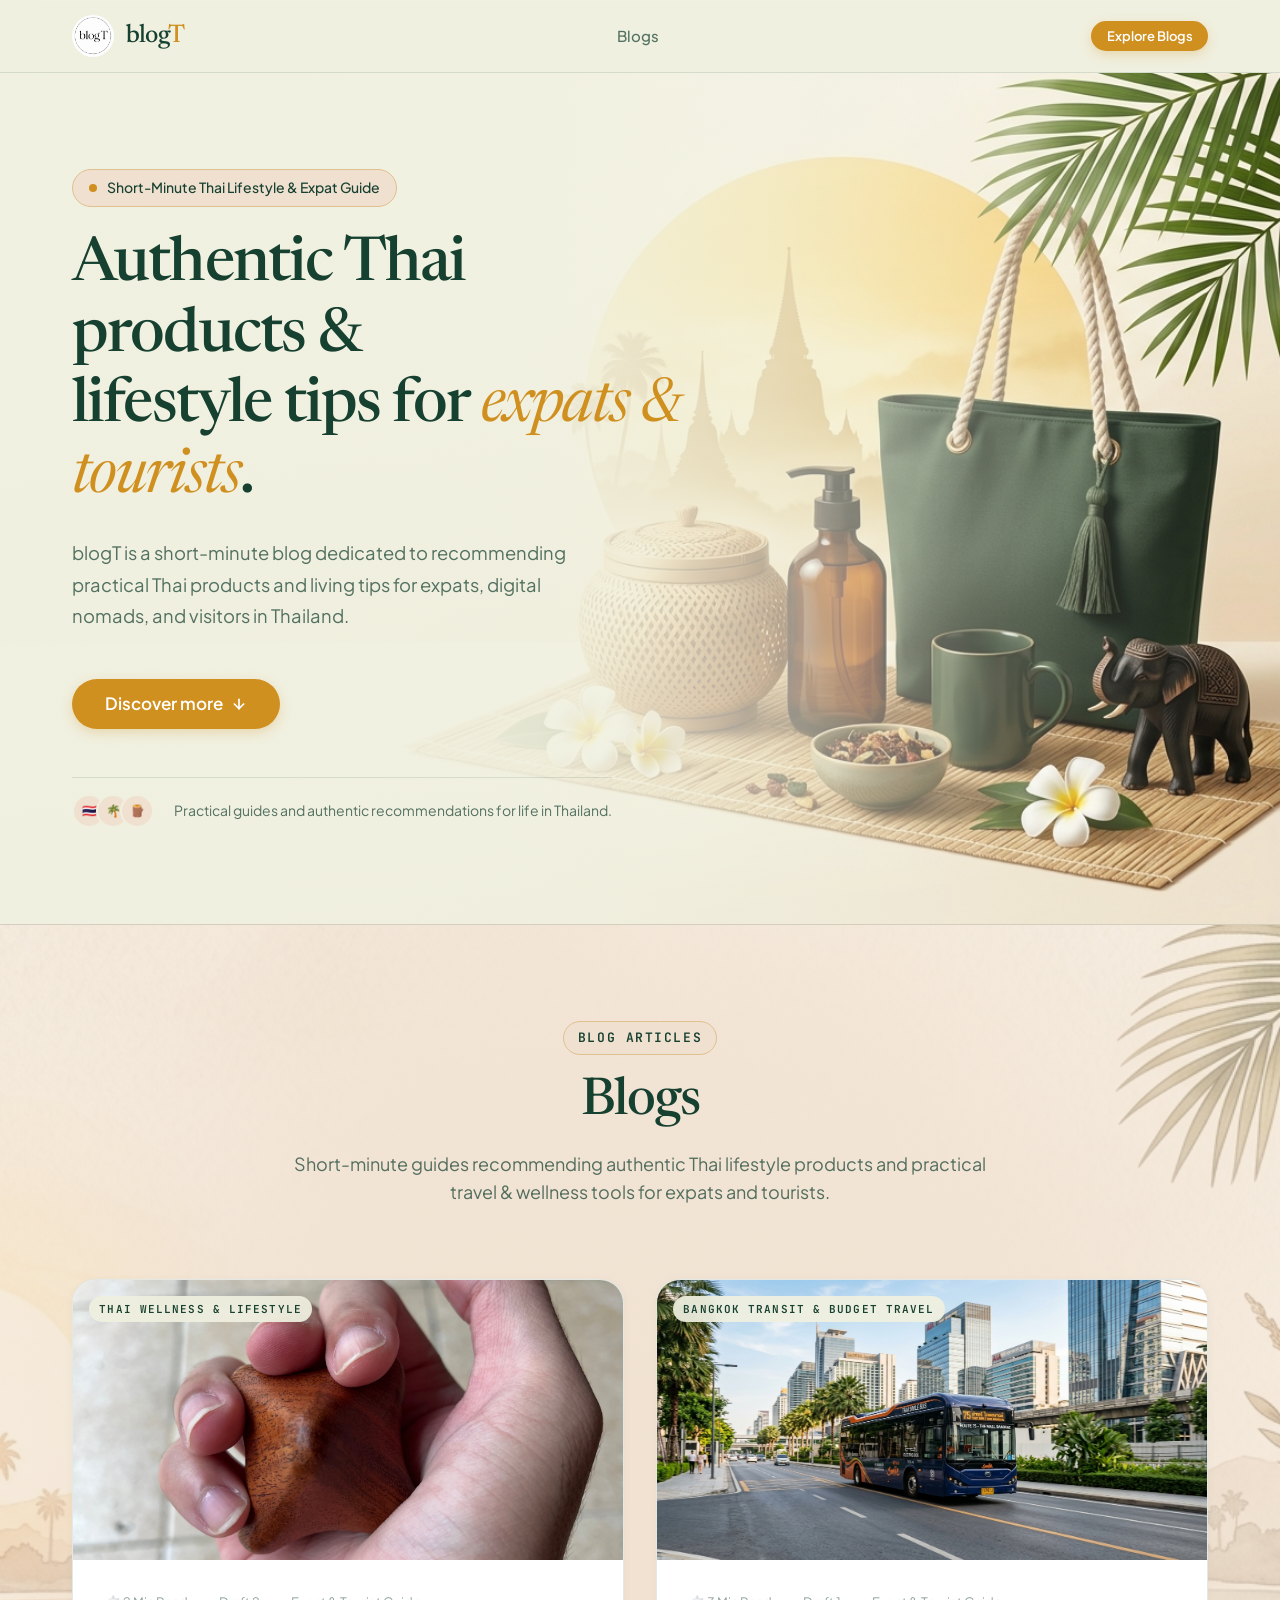
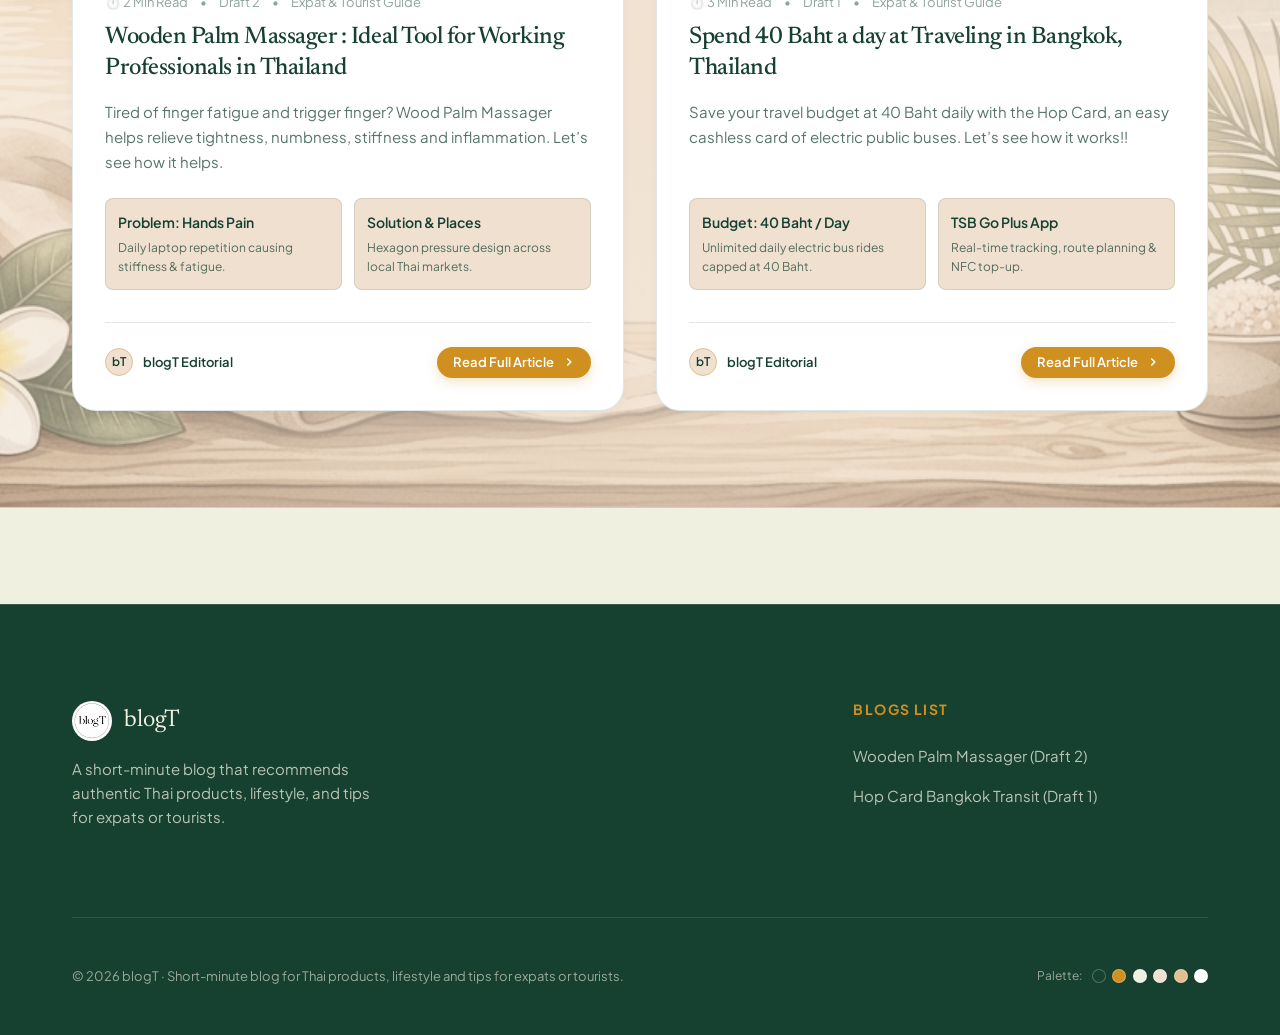
==== index.html @ a98628d6 "Add files via upload" ====
<!DOCTYPE html>
<html lang="en">
<head>
  <meta charset="UTF-8">
  <meta name="viewport" content="width=device-width, initial-scale=1.0">
  <title>blogT — Short-Minute Reads on Thai Products, Lifestyle & Expat Tips</title>
  <meta name="description" content="blogT is a minimal, short-minute blog recommending authentic Thai products, lifestyle, and tips for expats and tourists in Thailand.">
  
  <!-- Favicon & Icons -->
  <link rel="icon" type="image/png" href="assets/blogt-logo.png">
  <link rel="apple-touch-icon" href="assets/blogt-logo.png">

  <!-- Google Fonts -->
  <link rel="preconnect" href="https://fonts.googleapis.com">
  <link rel="preconnect" href="https://fonts.gstatic.com" crossorigin>
  <link href="https://fonts.googleapis.com/css2?family=JetBrains+Mono:wght@400;500;600&family=Newsreader:ital,opsz,wght@0,6..72,400..700;1,6..72,400..600&family=Plus+Jakarta+Sans:wght@400;500;600;700&display=swap" rel="stylesheet">

  <!-- Stylesheets -->
  <link rel="stylesheet" href="css/tokens.css">
  <link rel="stylesheet" href="css/base.css">
  <link rel="stylesheet" href="css/components.css">
  <link rel="stylesheet" href="css/responsive.css">
</head>
<body>

  <!-- Site Navigation Header -->
  <header class="site-header" id="site-header">
    <div class="container nav-container">
      <a href="index.html" class="brand-link" aria-label="blogT Home">
        <img src="assets/blogt-logo.png" alt="blogT Logo" class="brand-logo-img" width="42" height="42">
        <span class="brand-text">blog<span class="brand-dot">T</span></span>
      </a>

      <!-- Desktop Nav -->
      <nav class="nav-menu" id="nav-menu" aria-label="Main Navigation">
        <a href="#blogs" class="nav-link">Blogs</a>
      </nav>

      <!-- Header Actions -->
      <div class="nav-actions">
        <a href="#blogs" class="btn btn-primary btn-sm">Explore Blogs</a>
        
        <button class="mobile-menu-btn" id="mobile-menu-btn" aria-label="Toggle navigation" aria-expanded="false">
          <svg width="24" height="24" viewBox="0 0 24 24" fill="none" stroke="currentColor" stroke-width="2" stroke-linecap="round" stroke-linejoin="round">
            <line x1="3" y1="12" x2="21" y2="12"></line>
            <line x1="3" y1="6" x2="21" y2="6"></line>
            <line x1="3" y1="18" x2="21" y2="18"></line>
          </svg>
        </button>
      </div>
    </div>
  </header>

  <main>
    <!-- Hero Section -->
    <section class="section hero-section" id="hero">
      <div class="container">
        <div class="hero-content">
          <div class="hero-badge">
            <span class="badge-dot"></span>
            <span>Short-Minute Thai Lifestyle &amp; Expat Guide</span>
          </div>

          <h1 class="hero-title">
            Authentic Thai products &amp;<br>
            lifestyle tips for <em>expats &amp; tourists</em>.
          </h1>

          <p class="hero-description">
            blogT is a short-minute blog dedicated to recommending practical Thai products and living tips for expats, digital nomads, and visitors in Thailand.
          </p>

          <div class="hero-cta-group">
            <a href="#blogs" class="btn btn-primary btn-lg">
              <span>Discover more</span>
              <svg width="16" height="16" viewBox="0 0 24 24" fill="none" stroke="currentColor" stroke-width="2.5" stroke-linecap="round" stroke-linejoin="round">
                <line x1="12" y1="5" x2="12" y2="19"></line>
                <polyline points="19 12 12 19 5 12"></polyline>
              </svg>
            </a>
          </div>

          <div class="hero-social-proof">
            <div class="avatar-stack">
              <span class="avatar-stack-item">🇹🇭</span>
              <span class="avatar-stack-item">🌴</span>
              <span class="avatar-stack-item">🪵</span>
            </div>
            <div class="hero-proof-text">
              Practical guides and authentic recommendations for life in Thailand.
            </div>
          </div>
        </div>
      </div>
    </section>

    <!-- Blogs Section with Thai Spa & Wellness Background -->
    <section class="section blogs-section" id="blogs">
      <div class="container">
        <div class="section-header">
          <span class="section-tag">Blog Articles</span>
          <h2 class="section-title">Blogs</h2>
          <p class="section-desc">
            Short-minute guides recommending authentic Thai lifestyle products and practical travel &amp; wellness tools for expats and tourists.
          </p>
        </div>

        <!-- Blogs Grid (Side-by-Side 2-Column Layout) -->
        <div class="blogs-cards-grid">
          
          <!-- Blog Post 1: Wooden Palm Massager (Draft 2) -->
          <a href="wooden-palm-massager.html">
            <article class="story-card" style="cursor: pointer;">
              <div class="story-image-wrap" style="aspect-ratio: 16 / 9; max-height: 280px;">
                <img src="assets/images/wooden-massager-hand.jpg" alt="Holding hexagon wooden palm massager in hand" class="story-img">
                <span class="story-category-tag">Thai Wellness &amp; Lifestyle</span>
              </div>
              <div class="story-content" style="padding: var(--space-xl);">
                <div class="story-meta-top">
                  <span>⏱️ 2 Min Read</span>
                  <span>•</span>
                  <span>Draft 2</span>
                  <span>•</span>
                  <span>Expat &amp; Tourist Guide</span>
                </div>
                <h3 class="story-title" style="font-size: 1.5rem; margin-bottom: var(--space-md);">
                  Wooden Palm Massager : Ideal Tool for Working Professionals in Thailand
                </h3>
                <p class="story-excerpt" style="font-size: 0.9375rem; line-height: 1.65; margin-bottom: var(--space-lg);">
                  Tired of finger fatigue and trigger finger? Wood Palm Massager helps relieve tightness, numbness, stiffness and inflammation. Let’s see how it helps.
                </p>
                
                <div style="display: grid; grid-template-columns: 1fr 1fr; gap: 0.75rem; margin-bottom: var(--space-xl);">
                  <div style="background-color: var(--color-ivory); padding: 0.75rem; border-radius: var(--radius-md); border: 1px solid var(--border-subtle);">
                    <div style="font-weight: 600; color: var(--color-forest); font-size: 0.875rem; margin-bottom: 0.2rem;">Problem: Hands Pain</div>
                    <div style="font-size: 0.75rem; color: var(--text-muted);">Daily laptop repetition causing stiffness &amp; fatigue.</div>
                  </div>
                  <div style="background-color: var(--color-ivory); padding: 0.75rem; border-radius: var(--radius-md); border: 1px solid var(--border-subtle);">
                    <div style="font-weight: 600; color: var(--color-forest); font-size: 0.875rem; margin-bottom: 0.2rem;">Solution &amp; Places</div>
                    <div style="font-size: 0.75rem; color: var(--text-muted);">Hexagon pressure design across local Thai markets.</div>
                  </div>
                </div>

                <div class="story-footer">
                  <div class="story-author">
                    <div class="author-avatar">bT</div>
                    <span class="author-name">blogT Editorial</span>
                  </div>
                  <span class="btn btn-primary btn-sm">
                    Read Full Article
                    <svg width="14" height="14" viewBox="0 0 24 24" fill="none" stroke="currentColor" stroke-width="2.5"><polyline points="9 18 15 12 9 6"/></svg>
                  </span>
                </div>
              </div>
            </article>
          </a>

          <!-- Blog Post 2: Hop Card Bangkok (Draft 1) -->
          <a href="hop-card-bangkok.html">
            <article class="story-card" style="cursor: pointer;">
              <div class="story-image-wrap" style="aspect-ratio: 16 / 9; max-height: 280px;">
                <img src="assets/images/hop-bus-bangkok.jpg" alt="Thai Smile Electric Navy Blue Bus in Bangkok" class="story-img">
                <span class="story-category-tag">Bangkok Transit &amp; Budget Travel</span>
              </div>
              <div class="story-content" style="padding: var(--space-xl);">
                <div class="story-meta-top">
                  <span>⏱️ 3 Min Read</span>
                  <span>•</span>
                  <span>Draft 1</span>
                  <span>•</span>
                  <span>Expat &amp; Tourist Guide</span>
                </div>
                <h3 class="story-title" style="font-size: 1.5rem; margin-bottom: var(--space-md);">
                  Spend 40 Baht a day at Traveling in Bangkok, Thailand
                </h3>
                <p class="story-excerpt" style="font-size: 0.9375rem; line-height: 1.65; margin-bottom: var(--space-lg);">
                  Save your travel budget at 40 Baht daily with the Hop Card, an easy cashless card of electric public buses. Let’s see how it works!!
                </p>
                
                <div style="display: grid; grid-template-columns: 1fr 1fr; gap: 0.75rem; margin-bottom: var(--space-xl);">
                  <div style="background-color: var(--color-ivory); padding: 0.75rem; border-radius: var(--radius-md); border: 1px solid var(--border-subtle);">
                    <div style="font-weight: 600; color: var(--color-forest); font-size: 0.875rem; margin-bottom: 0.2rem;">Budget: 40 Baht / Day</div>
                    <div style="font-size: 0.75rem; color: var(--text-muted);">Unlimited daily electric bus rides capped at 40 Baht.</div>
                  </div>
                  <div style="background-color: var(--color-ivory); padding: 0.75rem; border-radius: var(--radius-md); border: 1px solid var(--border-subtle);">
                    <div style="font-weight: 600; color: var(--color-forest); font-size: 0.875rem; margin-bottom: 0.2rem;">TSB Go Plus App</div>
                    <div style="font-size: 0.75rem; color: var(--text-muted);">Real-time tracking, route planning &amp; NFC top-up.</div>
                  </div>
                </div>

                <div class="story-footer">
                  <div class="story-author">
                    <div class="author-avatar">bT</div>
                    <span class="author-name">blogT Editorial</span>
                  </div>
                  <span class="btn btn-primary btn-sm">
                    Read Full Article
                    <svg width="14" height="14" viewBox="0 0 24 24" fill="none" stroke="currentColor" stroke-width="2.5"><polyline points="9 18 15 12 9 6"/></svg>
                  </span>
                </div>
              </div>
            </article>
          </a>

        </div>
      </div>
    </section>
  </main>

  <!-- Site Footer -->
  <footer class="site-footer">
    <div class="container">
      <div class="footer-top-grid" style="grid-template-columns: 2fr 1fr;">
        <div class="footer-brand">
          <div class="footer-logo-row">
            <img src="assets/blogt-logo.png" alt="blogT Logo" class="footer-logo-img">
            <span class="footer-brand-title">blogT</span>
          </div>
          <p class="footer-brand-desc">
            A short-minute blog that recommends authentic Thai products, lifestyle, and tips for expats or tourists.
          </p>
        </div>

        <div>
          <h4 class="footer-col-title">Blogs List</h4>
          <ul class="footer-links-list">
            <li><a href="wooden-palm-massager.html" class="footer-link">Wooden Palm Massager (Draft 2)</a></li>
            <li><a href="hop-card-bangkok.html" class="footer-link">Hop Card Bangkok Transit (Draft 1)</a></li>
          </ul>
        </div>
      </div>

      <div class="footer-bottom">
        <div>
          © 2026 blogT · Short-minute blog for Thai products, lifestyle and tips for expats or tourists.
        </div>
        <div class="color-palette-pills" title="Official Brand Palette">
          <span style="font-size: 0.75rem; margin-right: 0.25rem;">Palette:</span>
          <span class="palette-swatch-mini" style="background-color: #164030;" title="Dark Forest Green #164030"></span>
          <span class="palette-swatch-mini" style="background-color: #D09020;" title="Golden Yellow #D09020"></span>
          <span class="palette-swatch-mini" style="background-color: #F0F0E0;" title="Light Cream #F0F0E0"></span>
          <span class="palette-swatch-mini" style="background-color: #F0E0D0;" title="Warm Ivory #F0E0D0"></span>
          <span class="palette-swatch-mini" style="background-color: #E0C090;" title="Soft Beige #E0C090"></span>
          <span class="palette-swatch-mini" style="background-color: #FFFFFF;" title="White #FFFFFF"></span>
        </div>
      </div>
    </div>
  </footer>

  <!-- Toast Notification Container -->
  <div class="toast-container" id="toast-container" aria-live="polite"></div>

  <!-- Scripts -->
  <script src="js/app.js"></script>
</body>
</html>
---- css/tokens.css ----
:root {
  /* Brand Palette from Reference */
  --color-forest: #164030;
  --color-forest-rgb: 22, 64, 48;
  --color-golden: #D09020;
  --color-golden-rgb: 208, 144, 32;
  --color-cream: #F0F0E0;
  --color-cream-rgb: 240, 240, 224;
  --color-ivory: #F0E0D0;
  --color-ivory-rgb: 240, 224, 208;
  --color-beige: #E0C090;
  --color-beige-rgb: 224, 192, 144;
  --color-white: #FFFFFF;
  --color-white-rgb: 255, 255, 255;

  /* Functional Semantics */
  --bg-primary: var(--color-cream);
  --bg-secondary: var(--color-ivory);
  --bg-surface: var(--color-white);
  --bg-dark: var(--color-forest);
  --bg-accent: var(--color-golden);
  --bg-tint: rgba(var(--color-beige-rgb), 0.35);

  --text-primary: var(--color-forest);
  --text-muted: rgba(var(--color-forest-rgb), 0.72);
  --text-faint: rgba(var(--color-forest-rgb), 0.48);
  --text-inverse: var(--color-cream);
  --text-accent: var(--color-golden);

  --border-subtle: rgba(var(--color-forest-rgb), 0.12);
  --border-medium: rgba(var(--color-forest-rgb), 0.22);
  --border-beige: var(--color-beige);
  --border-accent: var(--color-golden);

  /* Typography */
  --font-serif: 'Newsreader', 'Playfair Display', Georgia, serif;
  --font-sans: 'Plus Jakarta Sans', -apple-system, BlinkMacSystemFont, 'Segoe UI', sans-serif;
  --font-mono: 'JetBrains Mono', 'SF Mono', Consolas, monospace;

  /* Fluid Spacing */
  --space-xs: 0.25rem;
  --space-sm: 0.5rem;
  --space-md: 1rem;
  --space-lg: 1.5rem;
  --space-xl: 2rem;
  --space-2xl: 3rem;
  --space-3xl: 4.5rem;
  --space-4xl: 6rem;

  /* Layout */
  --container-max: 1200px;
  --container-narrow: 840px;
  --radius-sm: 4px;
  --radius-md: 8px;
  --radius-lg: 16px;
  --radius-xl: 24px;
  --radius-full: 9999px;

  /* Elevation & Shadows */
  --shadow-subtle: 0 2px 8px rgba(var(--color-forest-rgb), 0.04);
  --shadow-card: 0 8px 24px -4px rgba(var(--color-forest-rgb), 0.08);
  --shadow-float: 0 20px 40px -10px rgba(var(--color-forest-rgb), 0.12);
  --shadow-dropdown: 0 12px 32px rgba(var(--color-forest-rgb), 0.15);

  /* Transitions */
  --transition-fast: 150ms cubic-bezier(0.4, 0, 0.2, 1);
  --transition-normal: 250ms cubic-bezier(0.4, 0, 0.2, 1);
  --transition-smooth: 400ms cubic-bezier(0.16, 1, 0.3, 1);
}
---- css/base.css ----
/* Base Reset & Box Sizing */
*, *::before, *::after {
  box-sizing: border-box;
  margin: 0;
  padding: 0;
}

html {
  font-size: 16px;
  scroll-behavior: smooth;
  -webkit-font-smoothing: antialiased;
  -moz-osx-font-smoothing: grayscale;
  background-color: var(--bg-primary);
  color: var(--text-primary);
  text-rendering: optimizeLegibility;
}

body {
  font-family: var(--font-sans);
  font-size: 1.0625rem;
  line-height: 1.65;
  background-color: var(--bg-primary);
  color: var(--text-primary);
  min-height: 100vh;
  display: flex;
  flex-direction: column;
  overflow-x: hidden;
  position: relative;
}

/* Custom Selection */
::selection {
  background-color: var(--color-golden);
  color: var(--color-white);
}

/* Scrollbar */
::-webkit-scrollbar {
  width: 8px;
  height: 8px;
}

::-webkit-scrollbar-track {
  background: var(--bg-primary);
}

::-webkit-scrollbar-thumb {
  background: var(--color-beige);
  border-radius: var(--radius-full);
}

::-webkit-scrollbar-thumb:hover {
  background: var(--color-golden);
}

/* Typography Base */
h1, h2, h3, h4, h5, h6 {
  font-family: var(--font-serif);
  color: var(--text-primary);
  font-weight: 500;
  line-height: 1.2;
  letter-spacing: -0.02em;
}

h1 {
  font-size: clamp(2.5rem, 5vw + 1rem, 4.5rem);
  letter-spacing: -0.03em;
}

h2 {
  font-size: clamp(2rem, 3.5vw + 0.5rem, 3.25rem);
  letter-spacing: -0.025em;
}

h3 {
  font-size: clamp(1.4rem, 2vw + 0.5rem, 2rem);
}

h4 {
  font-size: 1.25rem;
}

p {
  color: var(--text-muted);
  margin-bottom: var(--space-md);
  font-weight: 400;
}

p.lead {
  font-size: 1.25rem;
  line-height: 1.7;
  color: var(--text-primary);
}

a {
  color: inherit;
  text-decoration: none;
  transition: color var(--transition-fast), opacity var(--transition-fast);
}

button {
  font-family: inherit;
  cursor: pointer;
  border: none;
  background: none;
}

img {
  max-width: 100%;
  height: auto;
  display: block;
}

/* Layout Utilities */
.container {
  width: 100%;
  max-width: var(--container-max);
  margin-left: auto;
  margin-right: auto;
  padding-left: var(--space-xl);
  padding-right: var(--space-xl);
}

.container-narrow {
  max-width: var(--container-narrow);
}

.section {
  padding-top: var(--space-4xl);
  padding-bottom: var(--space-4xl);
  position: relative;
}

.section-header {
  text-align: center;
  max-width: 720px;
  margin: 0 auto var(--space-3xl) auto;
}

.section-tag {
  display: inline-flex;
  align-items: center;
  gap: 0.5rem;
  font-family: var(--font-mono);
  font-size: 0.8125rem;
  text-transform: uppercase;
  letter-spacing: 0.12em;
  color: var(--color-forest);
  background-color: var(--color-ivory);
  border: 1px solid var(--border-beige);
  padding: 0.35rem 0.85rem;
  border-radius: var(--radius-full);
  margin-bottom: var(--space-md);
  font-weight: 600;
}

.section-title {
  margin-bottom: var(--space-md);
}

.section-desc {
  font-size: 1.125rem;
  line-height: 1.6;
  color: var(--text-muted);
}

/* Accent utilities */
.text-golden {
  color: var(--color-golden);
}

.text-forest {
  color: var(--color-forest);
}

.serif-italic {
  font-family: var(--font-serif);
  font-style: italic;
  font-weight: 400;
}

.divider {
  height: 1px;
  background-color: var(--border-subtle);
  border: none;
  margin: var(--space-3xl) 0;
}
---- css/components.css ----
/* ==========================================================================
   Navigation & Header
   ========================================================================== */
.site-header {
  position: sticky;
  top: 0;
  z-index: 100;
  background-color: rgba(var(--color-cream-rgb), 0.88);
  backdrop-filter: blur(16px);
  -webkit-backdrop-filter: blur(16px);
  border-bottom: 1px solid var(--border-subtle);
  transition: all var(--transition-normal);
}

.site-header.scrolled {
  background-color: rgba(var(--color-cream-rgb), 0.96);
  border-bottom-color: var(--border-medium);
  box-shadow: var(--shadow-subtle);
}

.nav-container {
  display: flex;
  align-items: center;
  justify-content: space-between;
  height: 72px;
}

.brand-link {
  display: flex;
  align-items: center;
  gap: 0.75rem;
  font-family: var(--font-serif);
  font-size: 1.5rem;
  font-weight: 600;
  letter-spacing: -0.02em;
  color: var(--color-forest);
}

.brand-logo-img {
  width: 42px;
  height: 42px;
  border-radius: var(--radius-full);
  object-fit: cover;
  transition: transform var(--transition-smooth);
}

.brand-link:hover .brand-logo-img {
  transform: rotate(10deg) scale(1.05);
}

.brand-text {
  font-family: var(--font-serif);
  font-size: 1.6rem;
  letter-spacing: -0.03em;
  font-weight: 500;
}

.brand-dot {
  color: var(--color-golden);
}

.nav-menu {
  display: flex;
  align-items: center;
  gap: 2rem;
  list-style: none;
}

.nav-link {
  font-size: 0.9375rem;
  font-weight: 500;
  color: var(--text-muted);
  position: relative;
  padding: 0.25rem 0;
}

.nav-link:hover {
  color: var(--color-forest);
}

.nav-link::after {
  content: '';
  position: absolute;
  bottom: 0;
  left: 0;
  width: 0%;
  height: 1.5px;
  background-color: var(--color-golden);
  transition: width var(--transition-normal);
}

.nav-link:hover::after {
  width: 100%;
}

.nav-actions {
  display: flex;
  align-items: center;
  gap: 1rem;
}

.search-trigger-btn {
  display: flex;
  align-items: center;
  gap: 0.5rem;
  padding: 0.5rem 0.85rem;
  border-radius: var(--radius-full);
  background-color: var(--color-ivory);
  border: 1px solid var(--border-subtle);
  color: var(--text-muted);
  font-size: 0.875rem;
  font-family: var(--font-sans);
  transition: all var(--transition-fast);
}

.search-trigger-btn:hover {
  border-color: var(--color-beige);
  color: var(--color-forest);
  background-color: var(--color-white);
}

.kbd-shortcut {
  display: inline-block;
  font-family: var(--font-mono);
  font-size: 0.75rem;
  padding: 0.1rem 0.4rem;
  border-radius: var(--radius-sm);
  background-color: var(--color-white);
  border: 1px solid var(--border-subtle);
  color: var(--text-faint);
}

/* Mobile Toggle */
.mobile-menu-btn {
  display: none;
  background: none;
  border: none;
  color: var(--color-forest);
  cursor: pointer;
  padding: 0.5rem;
}

/* ==========================================================================
   Buttons
   ========================================================================== */
.btn {
  display: inline-flex;
  align-items: center;
  justify-content: center;
  gap: 0.5rem;
  font-family: var(--font-sans);
  font-size: 0.9375rem;
  font-weight: 600;
  padding: 0.75rem 1.4rem;
  border-radius: var(--radius-full);
  transition: all var(--transition-fast);
  cursor: pointer;
  white-space: nowrap;
  line-height: 1;
}

.btn-primary {
  background-color: var(--color-golden);
  color: var(--color-white);
  border: 1px solid transparent;
  box-shadow: 0 4px 12px rgba(var(--color-golden-rgb), 0.25);
}

.btn-primary:hover {
  background-color: #ba7e18;
  transform: translateY(-1px);
  box-shadow: 0 6px 16px rgba(var(--color-golden-rgb), 0.35);
}

.btn-primary:active {
  transform: translateY(0);
}

.btn-dark {
  background-color: var(--color-forest);
  color: var(--color-cream);
  border: 1px solid transparent;
}

.btn-dark:hover {
  background-color: #0f2d22;
  transform: translateY(-1px);
  box-shadow: 0 4px 14px rgba(var(--color-forest-rgb), 0.2);
}

.btn-outline {
  background-color: transparent;
  color: var(--color-forest);
  border: 1px solid var(--border-medium);
}

.btn-outline:hover {
  border-color: var(--color-forest);
  background-color: rgba(var(--color-forest-rgb), 0.04);
}

.btn-ghost {
  background-color: transparent;
  color: var(--text-muted);
  padding: 0.75rem 1rem;
}

.btn-ghost:hover {
  color: var(--color-forest);
}

.btn-sm {
  font-size: 0.8125rem;
  padding: 0.45rem 0.9rem;
}

.btn-lg {
  font-size: 1.0625rem;
  padding: 0.95rem 2rem;
}

/* ==========================================================================
   Hero Section
   ========================================================================== */
.hero-section {
  position: relative;
  min-height: 560px;
  padding-top: var(--space-4xl);
  padding-bottom: var(--space-4xl);
  background-color: var(--color-cream);
  background-image: url('../assets/images/thai-lifestyle-banner.jpg');
  background-repeat: no-repeat;
  background-position: right center;
  background-size: cover;
  display: flex;
  align-items: center;
  overflow: hidden;
}

.hero-section::before {
  content: '';
  position: absolute;
  inset: 0;
  background: linear-gradient(
    90deg,
    rgba(240, 240, 224, 0.97) 0%,
    rgba(240, 240, 224, 0.92) 42%,
    rgba(240, 240, 224, 0.65) 60%,
    rgba(240, 240, 224, 0.15) 85%,
    rgba(240, 240, 224, 0) 100%
  );
  pointer-events: none;
  z-index: 1;
}

.hero-section .container {
  position: relative;
  z-index: 2;
}

.hero-content {
  max-width: 620px;
  margin: 0;
  text-align: left;
}

.hero-badge {
  display: inline-flex;
  align-items: center;
  gap: 0.6rem;
  background-color: var(--color-ivory);
  border: 1px solid var(--border-beige);
  padding: 0.4rem 1rem;
  border-radius: var(--radius-full);
  font-family: var(--font-sans);
  font-size: 0.875rem;
  font-weight: 500;
  color: var(--color-forest);
  margin-bottom: var(--space-lg);
}

.badge-dot {
  width: 8px;
  height: 8px;
  border-radius: var(--radius-full);
  background-color: var(--color-golden);
}

.hero-title {
  font-size: clamp(2.5rem, 4.8vw, 3.85rem);
  font-weight: 500;
  line-height: 1.15;
  margin-bottom: var(--space-lg);
  color: var(--color-forest);
}

.hero-title em {
  font-family: var(--font-serif);
  font-style: italic;
  color: var(--color-golden);
  font-weight: 400;
}

.hero-description {
  font-size: 1.15rem;
  line-height: 1.7;
  color: var(--text-muted);
  margin-bottom: var(--space-2xl);
  max-width: 540px;
}

.hero-cta-group {
  display: flex;
  align-items: center;
  justify-content: flex-start;
  gap: 1rem;
  flex-wrap: wrap;
  margin-bottom: var(--space-2xl);
}

.hero-social-proof {
  display: flex;
  align-items: center;
  justify-content: flex-start;
  gap: 1.25rem;
  padding-top: var(--space-md);
  border-top: 1px solid var(--border-subtle);
  max-width: 540px;
  margin: 0;
}

.avatar-stack {
  display: flex;
  align-items: center;
}

.avatar-stack-item {
  width: 34px;
  height: 34px;
  border-radius: var(--radius-full);
  border: 2px solid var(--color-cream);
  margin-left: -10px;
  background-color: var(--color-ivory);
  display: flex;
  align-items: center;
  justify-content: center;
  font-size: 0.75rem;
  font-weight: 600;
  color: var(--color-forest);
  object-fit: cover;
}

.avatar-stack-item:first-child {
  margin-left: 0;
}

.hero-proof-text {
  font-size: 0.875rem;
  color: var(--text-muted);
}

.hero-proof-text strong {
  color: var(--color-forest);
  font-weight: 600;
}

/* ==========================================================================
   Hero Interactive Writer / Card Preview
   ========================================================================== */
.hero-preview-container {
  position: relative;
}

.hero-preview-card {
  background-color: var(--color-white);
  border-radius: var(--radius-xl);
  border: 1px solid var(--border-subtle);
  box-shadow: var(--shadow-float);
  overflow: hidden;
  position: relative;
  transition: transform var(--transition-smooth);
}

.hero-preview-card:hover {
  transform: translateY(-4px);
}

.editor-header {
  padding: 0.85rem 1.25rem;
  background-color: var(--color-ivory);
  border-bottom: 1px solid var(--border-subtle);
  display: flex;
  align-items: center;
  justify-content: space-between;
}

.editor-controls {
  display: flex;
  align-items: center;
  gap: 0.4rem;
}

.control-dot {
  width: 10px;
  height: 10px;
  border-radius: var(--radius-full);
}

.control-dot.red { background-color: #E26D5C; }
.control-dot.yellow { background-color: var(--color-golden); }
.control-dot.green { background-color: var(--color-forest); }

.editor-status {
  font-family: var(--font-mono);
  font-size: 0.75rem;
  color: var(--text-muted);
  display: flex;
  align-items: center;
  gap: 0.5rem;
}

.status-indicator {
  width: 6px;
  height: 6px;
  border-radius: var(--radius-full);
  background-color: #38a169;
}

.editor-body {
  padding: var(--space-xl);
}

.editor-tag {
  font-family: var(--font-mono);
  font-size: 0.75rem;
  color: var(--color-golden);
  text-transform: uppercase;
  letter-spacing: 0.1em;
  margin-bottom: 0.5rem;
  display: block;
}

.editor-article-title {
  font-family: var(--font-serif);
  font-size: 1.65rem;
  line-height: 1.3;
  margin-bottom: var(--space-md);
  color: var(--color-forest);
}

.editor-article-body {
  font-family: var(--font-serif);
  font-size: 1.05rem;
  line-height: 1.7;
  color: var(--text-muted);
  margin-bottom: var(--space-lg);
}

.editor-article-body em {
  color: var(--color-forest);
  font-style: italic;
}

.editor-footer {
  display: flex;
  align-items: center;
  justify-content: space-between;
  padding-top: var(--space-md);
  border-top: 1px solid var(--border-subtle);
  font-size: 0.8125rem;
  color: var(--text-faint);
}

.word-count-badge {
  font-family: var(--font-mono);
}

.zen-toggle-pill {
  display: inline-flex;
  align-items: center;
  gap: 0.35rem;
  padding: 0.25rem 0.65rem;
  background-color: var(--color-ivory);
  border-radius: var(--radius-full);
  color: var(--color-forest);
  font-weight: 500;
  font-size: 0.75rem;
  border: 1px solid var(--border-beige);
}

/* Floating Accent Badge */
.floating-accent-badge {
  position: absolute;
  bottom: -20px;
  left: -20px;
  background-color: var(--color-forest);
  color: var(--color-cream);
  padding: 0.85rem 1.25rem;
  border-radius: var(--radius-lg);
  display: flex;
  align-items: center;
  gap: 0.75rem;
  box-shadow: var(--shadow-dropdown);
  border: 1px solid rgba(var(--color-beige-rgb), 0.3);
}

.badge-icon {
  font-size: 1.25rem;
}

.badge-text-title {
  font-size: 0.8125rem;
  font-weight: 600;
  color: var(--color-golden);
  line-height: 1.2;
}

.badge-text-sub {
  font-size: 0.75rem;
  color: var(--color-ivory);
  opacity: 0.9;
}

/* ==========================================================================
   Curated Stories Section
   ========================================================================== */
/* ==========================================================================
   Blogs Section with Thai Spa & Wellness Background
   ========================================================================== */
.blogs-section {
  position: relative;
  background-color: var(--color-ivory);
  background-image: url('../assets/images/blogs-background.jpg');
  background-repeat: no-repeat;
  background-position: center center;
  background-size: cover;
  border-top: 1px solid var(--border-subtle);
  border-bottom: 1px solid var(--border-subtle);
  padding-top: var(--space-4xl);
  padding-bottom: var(--space-4xl);
  overflow: hidden;
}

.blogs-section::before {
  content: '';
  position: absolute;
  inset: 0;
  background: radial-gradient(
    ellipse at center,
    rgba(240, 224, 208, 0.88) 0%,
    rgba(240, 224, 208, 0.75) 55%,
    rgba(240, 224, 208, 0.4) 100%
  );
  pointer-events: none;
  z-index: 1;
}

.blogs-section .container {
  position: relative;
  z-index: 2;
}

.blogs-cards-grid {
  display: grid;
  grid-template-columns: repeat(2, 1fr);
  gap: var(--space-xl);
  max-width: 1200px;
  margin: 0 auto;
  align-items: stretch;
}

.blogs-cards-grid > a {
  display: flex;
  text-decoration: none;
  color: inherit;
}

.blogs-cards-grid .story-card {
  display: flex;
  flex-direction: column;
  height: 100%;
  width: 100%;
}

.blogs-cards-grid .story-content {
  display: flex;
  flex-direction: column;
  flex: 1;
}

.blogs-cards-grid .story-footer {
  margin-top: auto;
  padding-top: var(--space-lg);
  border-top: 1px solid var(--border-subtle);
}

@media (max-width: 900px) {
  .blogs-cards-grid {
    grid-template-columns: 1fr;
    max-width: 680px;
  }
}

.stories-filter-bar {
  display: flex;
  align-items: center;
  justify-content: center;
  gap: 0.5rem;
  flex-wrap: wrap;
  margin-bottom: var(--space-3xl);
}

.filter-chip {
  padding: 0.5rem 1.15rem;
  border-radius: var(--radius-full);
  font-size: 0.875rem;
  font-weight: 500;
  color: var(--text-muted);
  background-color: var(--color-ivory);
  border: 1px solid var(--border-subtle);
  transition: all var(--transition-fast);
  cursor: pointer;
}

.filter-chip:hover {
  color: var(--color-forest);
  border-color: var(--color-beige);
  background-color: var(--color-white);
}

.filter-chip.active {
  background-color: var(--color-forest);
  color: var(--color-cream);
  border-color: var(--color-forest);
}

.stories-grid {
  display: grid;
  grid-template-columns: repeat(3, 1fr);
  gap: var(--space-xl);
}

.story-card {
  background-color: var(--color-white);
  border-radius: var(--radius-xl);
  border: 1px solid var(--border-subtle);
  overflow: hidden;
  display: flex;
  flex-direction: column;
  transition: all var(--transition-smooth);
  box-shadow: var(--shadow-subtle);
  cursor: pointer;
}

.story-card:hover {
  transform: translateY(-6px);
  box-shadow: var(--shadow-float);
  border-color: var(--color-beige);
}

.story-image-wrap {
  position: relative;
  width: 100%;
  aspect-ratio: 16 / 10;
  overflow: hidden;
  background-color: var(--color-ivory);
}

.story-img {
  width: 100%;
  height: 100%;
  object-fit: cover;
  transition: transform 0.6s cubic-bezier(0.16, 1, 0.3, 1);
}

.story-card:hover .story-img {
  transform: scale(1.05);
}

.story-category-tag {
  position: absolute;
  top: 1rem;
  left: 1rem;
  font-family: var(--font-mono);
  font-size: 0.6875rem;
  text-transform: uppercase;
  letter-spacing: 0.1em;
  font-weight: 600;
  background-color: rgba(var(--color-cream-rgb), 0.92);
  backdrop-filter: blur(8px);
  color: var(--color-forest);
  padding: 0.25rem 0.65rem;
  border-radius: var(--radius-full);
}

.story-content {
  padding: var(--space-xl);
  display: flex;
  flex-direction: column;
  flex: 1;
}

.story-meta-top {
  display: flex;
  align-items: center;
  gap: 0.75rem;
  font-size: 0.8125rem;
  color: var(--text-faint);
  margin-bottom: var(--space-sm);
}

.story-title {
  font-family: var(--font-serif);
  font-size: 1.45rem;
  line-height: 1.3;
  margin-bottom: var(--space-sm);
  color: var(--color-forest);
  transition: color var(--transition-fast);
}

.story-card:hover .story-title {
  color: var(--color-golden);
}

.story-excerpt {
  font-size: 0.9375rem;
  line-height: 1.6;
  color: var(--text-muted);
  margin-bottom: var(--space-lg);
  flex: 1;
}

.story-footer {
  display: flex;
  align-items: center;
  justify-content: space-between;
  padding-top: var(--space-md);
  border-top: 1px solid var(--border-subtle);
}

.story-author {
  display: flex;
  align-items: center;
  gap: 0.6rem;
}

.author-avatar {
  width: 28px;
  height: 28px;
  border-radius: var(--radius-full);
  background-color: var(--color-ivory);
  border: 1px solid var(--color-beige);
  display: flex;
  align-items: center;
  justify-content: center;
  font-size: 0.75rem;
  font-weight: 600;
  color: var(--color-forest);
}

.author-name {
  font-size: 0.8125rem;
  font-weight: 600;
  color: var(--color-forest);
}

.read-more-link {
  font-size: 0.8125rem;
  font-weight: 600;
  color: var(--color-golden);
  display: inline-flex;
  align-items: center;
  gap: 0.25rem;
}

/* ==========================================================================
   Interactive Reading Canvas & Typography Studio Widget
   ========================================================================== */
.studio-section {
  background-color: var(--color-ivory);
  border-top: 1px solid var(--border-subtle);
  border-bottom: 1px solid var(--border-subtle);
}

.studio-container {
  display: grid;
  grid-template-columns: 320px 1fr;
  gap: var(--space-2xl);
  background-color: var(--color-white);
  border-radius: var(--radius-xl);
  border: 1px solid var(--border-subtle);
  overflow: hidden;
  box-shadow: var(--shadow-card);
}

.studio-sidebar {
  padding: var(--space-2xl);
  background-color: rgba(var(--color-cream-rgb), 0.5);
  border-right: 1px solid var(--border-subtle);
  display: flex;
  flex-direction: column;
  gap: var(--space-xl);
}

.studio-group-title {
  font-family: var(--font-mono);
  font-size: 0.75rem;
  text-transform: uppercase;
  letter-spacing: 0.1em;
  color: var(--text-faint);
  margin-bottom: 0.75rem;
}

.studio-btn-group {
  display: flex;
  gap: 0.5rem;
  background-color: var(--color-ivory);
  padding: 0.25rem;
  border-radius: var(--radius-md);
  border: 1px solid var(--border-subtle);
}

.studio-toggle-btn {
  flex: 1;
  padding: 0.5rem;
  font-size: 0.8125rem;
  font-weight: 500;
  border-radius: var(--radius-sm);
  color: var(--text-muted);
  text-align: center;
  transition: all var(--transition-fast);
}

.studio-toggle-btn.active {
  background-color: var(--color-forest);
  color: var(--color-cream);
  font-weight: 600;
}

.theme-swatches {
  display: grid;
  grid-template-columns: repeat(3, 1fr);
  gap: 0.5rem;
}

.theme-swatch-btn {
  display: flex;
  flex-direction: column;
  align-items: center;
  gap: 0.35rem;
  padding: 0.6rem 0.4rem;
  border-radius: var(--radius-md);
  border: 1.5px solid var(--border-subtle);
  cursor: pointer;
  transition: all var(--transition-fast);
  background-color: var(--color-white);
}

.theme-swatch-btn:hover {
  border-color: var(--color-beige);
}

.theme-swatch-btn.active {
  border-color: var(--color-golden);
  box-shadow: 0 0 0 2px rgba(var(--color-golden-rgb), 0.25);
}

.swatch-circle {
  width: 24px;
  height: 24px;
  border-radius: var(--radius-full);
  border: 1px solid rgba(0,0,0,0.1);
}

.swatch-circle.cream { background-color: var(--color-cream); }
.swatch-circle.ivory { background-color: var(--color-ivory); }
.swatch-circle.forest { background-color: var(--color-forest); }

.swatch-label {
  font-size: 0.6875rem;
  font-weight: 500;
  color: var(--color-forest);
}

.slider-control-wrap {
  display: flex;
  flex-direction: column;
  gap: 0.5rem;
}

.slider-header {
  display: flex;
  justify-content: space-between;
  font-size: 0.8125rem;
  color: var(--text-muted);
}

.range-slider {
  width: 100%;
  accent-color: var(--color-golden);
  cursor: pointer;
}

/* Studio Canvas Display */
.studio-canvas {
  padding: var(--space-3xl);
  transition: background-color var(--transition-normal), color var(--transition-normal);
  background-color: var(--color-cream);
  color: var(--color-forest);
  display: flex;
  flex-direction: column;
  justify-content: center;
}

.studio-canvas.theme-cream {
  background-color: var(--color-cream);
  color: var(--color-forest);
}

.studio-canvas.theme-ivory {
  background-color: var(--color-ivory);
  color: var(--color-forest);
}

.studio-canvas.theme-forest {
  background-color: var(--color-forest);
  color: var(--color-cream);
}

.studio-canvas.theme-forest .canvas-dropcap,
.studio-canvas.theme-forest .canvas-article-title {
  color: var(--color-cream);
}

.studio-canvas.theme-forest .canvas-paragraph {
  color: rgba(var(--color-cream-rgb), 0.85);
}

.canvas-header {
  margin-bottom: var(--space-lg);
}

.canvas-meta {
  font-family: var(--font-mono);
  font-size: 0.75rem;
  text-transform: uppercase;
  letter-spacing: 0.12em;
  color: var(--color-golden);
  margin-bottom: 0.5rem;
}

.canvas-article-title {
  font-size: 2.2rem;
  font-weight: 500;
  line-height: 1.25;
  margin-bottom: var(--space-md);
  color: var(--color-forest);
}

.canvas-paragraph {
  font-size: 1.125rem;
  line-height: 1.8;
  margin-bottom: var(--space-md);
  color: var(--text-muted);
}

.canvas-dropcap {
  float: left;
  font-size: 4rem;
  line-height: 0.8;
  padding-top: 4px;
  padding-right: 12px;
  padding-bottom: 4px;
  font-family: var(--font-serif);
  color: var(--color-forest);
  font-weight: 600;
}

/* ==========================================================================
   Craft & Platform Pillars (Features)
   ========================================================================== */
.pillars-grid {
  display: grid;
  grid-template-columns: repeat(2, 1fr);
  gap: var(--space-xl);
}

.pillar-card {
  background-color: var(--color-white);
  border: 1px solid var(--border-subtle);
  border-radius: var(--radius-xl);
  padding: var(--space-2xl);
  display: flex;
  flex-direction: column;
  position: relative;
  transition: all var(--transition-smooth);
}

.pillar-card:hover {
  transform: translateY(-4px);
  border-color: var(--color-beige);
  box-shadow: var(--shadow-card);
}

.pillar-number {
  font-family: var(--font-mono);
  font-size: 0.875rem;
  font-weight: 600;
  color: var(--color-golden);
  margin-bottom: var(--space-lg);
  display: inline-block;
}

.pillar-icon-box {
  width: 48px;
  height: 48px;
  border-radius: var(--radius-lg);
  background-color: var(--color-ivory);
  color: var(--color-forest);
  display: flex;
  align-items: center;
  justify-content: center;
  margin-bottom: var(--space-lg);
  border: 1px solid var(--border-beige);
}

.pillar-title {
  font-family: var(--font-serif);
  font-size: 1.6rem;
  margin-bottom: var(--space-sm);
  color: var(--color-forest);
}

.pillar-desc {
  font-size: 1rem;
  line-height: 1.7;
  color: var(--text-muted);
}

/* ==========================================================================
   Philosophy / Manifesto Banner
   ========================================================================== */
.manifesto-section {
  background-color: var(--color-forest);
  color: var(--color-cream);
  border-radius: var(--radius-xl);
  padding: var(--space-4xl) var(--space-2xl);
  text-align: center;
  position: relative;
  overflow: hidden;
}

.manifesto-tag {
  color: var(--color-golden);
  font-family: var(--font-mono);
  font-size: 0.8125rem;
  text-transform: uppercase;
  letter-spacing: 0.15em;
  margin-bottom: var(--space-lg);
  display: block;
}

.manifesto-quote {
  font-family: var(--font-serif);
  font-size: clamp(1.75rem, 3.5vw, 2.75rem);
  font-style: italic;
  font-weight: 400;
  line-height: 1.35;
  max-width: 820px;
  margin: 0 auto var(--space-2xl) auto;
  color: var(--color-cream);
}

.manifesto-quote mark {
  background: none;
  color: var(--color-golden);
}

.manifesto-author {
  display: flex;
  align-items: center;
  justify-content: center;
  gap: 0.75rem;
}

.manifesto-avatar {
  width: 44px;
  height: 44px;
  border-radius: var(--radius-full);
  border: 1.5px solid var(--color-golden);
}

.manifesto-author-info {
  text-align: left;
}

.manifesto-author-name {
  font-size: 0.9375rem;
  font-weight: 600;
  color: var(--color-cream);
}

.manifesto-author-title {
  font-size: 0.8125rem;
  color: var(--color-beige);
}

/* ==========================================================================
   Pricing Section
   ========================================================================== */
.pricing-grid {
  display: grid;
  grid-template-columns: repeat(2, 1fr);
  gap: var(--space-2xl);
  max-width: 920px;
  margin: 0 auto;
}

.pricing-card {
  background-color: var(--color-white);
  border-radius: var(--radius-xl);
  border: 1px solid var(--border-subtle);
  padding: var(--space-3xl) var(--space-2xl);
  display: flex;
  flex-direction: column;
  position: relative;
  transition: all var(--transition-smooth);
}

.pricing-card:hover {
  transform: translateY(-4px);
  box-shadow: var(--shadow-float);
}

.pricing-card.featured {
  background-color: var(--color-white);
  border: 2px solid var(--color-forest);
  box-shadow: var(--shadow-card);
}

.pricing-featured-badge {
  position: absolute;
  top: -14px;
  right: 2rem;
  background-color: var(--color-golden);
  color: var(--color-white);
  font-family: var(--font-sans);
  font-size: 0.75rem;
  font-weight: 700;
  text-transform: uppercase;
  letter-spacing: 0.1em;
  padding: 0.35rem 0.85rem;
  border-radius: var(--radius-full);
}

.pricing-plan-name {
  font-family: var(--font-serif);
  font-size: 1.6rem;
  margin-bottom: var(--space-xs);
  color: var(--color-forest);
}

.pricing-plan-desc {
  font-size: 0.9375rem;
  color: var(--text-muted);
  margin-bottom: var(--space-xl);
}

.pricing-cost {
  display: flex;
  align-items: baseline;
  gap: 0.25rem;
  margin-bottom: var(--space-xl);
  padding-bottom: var(--space-lg);
  border-bottom: 1px solid var(--border-subtle);
}

.pricing-currency {
  font-size: 1.5rem;
  font-weight: 600;
  color: var(--color-forest);
}

.pricing-amount {
  font-size: 3.25rem;
  font-weight: 600;
  font-family: var(--font-serif);
  color: var(--color-forest);
  line-height: 1;
}

.pricing-period {
  font-size: 0.9375rem;
  color: var(--text-faint);
}

.pricing-features-list {
  list-style: none;
  display: flex;
  flex-direction: column;
  gap: 0.85rem;
  margin-bottom: var(--space-2xl);
  flex: 1;
}

.pricing-feature-item {
  display: flex;
  align-items: center;
  gap: 0.6rem;
  font-size: 0.9375rem;
  color: var(--text-muted);
}

.feature-check {
  color: var(--color-golden);
  font-size: 1rem;
}

/* ==========================================================================
   Newsletter & CTA Block
   ========================================================================== */
.newsletter-card {
  background-color: var(--color-ivory);
  border: 1px solid var(--border-beige);
  border-radius: var(--radius-xl);
  padding: var(--space-3xl) var(--space-2xl);
  text-align: center;
  max-width: 760px;
  margin: 0 auto;
}

.newsletter-form {
  display: flex;
  align-items: center;
  gap: 0.5rem;
  max-width: 480px;
  margin: var(--space-xl) auto 0 auto;
}

.newsletter-input {
  flex: 1;
  padding: 0.85rem 1.25rem;
  border-radius: var(--radius-full);
  border: 1px solid var(--border-medium);
  background-color: var(--color-white);
  font-family: var(--font-sans);
  font-size: 0.9375rem;
  color: var(--color-forest);
  outline: none;
  transition: border-color var(--transition-fast);
}

.newsletter-input:focus {
  border-color: var(--color-golden);
}

/* ==========================================================================
   Footer
   ========================================================================== */
.site-footer {
  background-color: var(--color-forest);
  color: var(--color-cream);
  padding-top: var(--space-4xl);
  padding-bottom: var(--space-2xl);
  margin-top: var(--space-4xl);
  border-top: 1px solid rgba(var(--color-beige-rgb), 0.2);
}

.footer-top-grid {
  display: grid;
  grid-template-columns: 1.5fr 1fr 1fr 1fr;
  gap: var(--space-3xl);
  margin-bottom: var(--space-3xl);
}

.footer-brand {
  display: flex;
  flex-direction: column;
  gap: var(--space-md);
}

.footer-logo-row {
  display: flex;
  align-items: center;
  gap: 0.75rem;
}

.footer-logo-img {
  width: 40px;
  height: 40px;
  border-radius: var(--radius-full);
  background-color: var(--color-white);
}

.footer-brand-title {
  font-family: var(--font-serif);
  font-size: 1.5rem;
  color: var(--color-cream);
}

.footer-brand-desc {
  font-size: 0.9375rem;
  line-height: 1.6;
  color: rgba(var(--color-cream-rgb), 0.75);
  max-width: 320px;
}

.footer-col-title {
  font-family: var(--font-sans);
  font-size: 0.875rem;
  font-weight: 700;
  text-transform: uppercase;
  letter-spacing: 0.1em;
  color: var(--color-golden);
  margin-bottom: var(--space-lg);
}

.footer-links-list {
  list-style: none;
  display: flex;
  flex-direction: column;
  gap: 0.75rem;
}

.footer-link {
  font-size: 0.9375rem;
  color: rgba(var(--color-cream-rgb), 0.75);
  transition: color var(--transition-fast);
}

.footer-link:hover {
  color: var(--color-cream);
}

.footer-bottom {
  display: flex;
  align-items: center;
  justify-content: space-between;
  padding-top: var(--space-2xl);
  border-top: 1px solid rgba(var(--color-cream-rgb), 0.12);
  font-size: 0.8125rem;
  color: rgba(var(--color-cream-rgb), 0.6);
}

.color-palette-pills {
  display: flex;
  align-items: center;
  gap: 0.4rem;
}

.palette-swatch-mini {
  width: 14px;
  height: 14px;
  border-radius: var(--radius-full);
  border: 1px solid rgba(255, 255, 255, 0.25);
}

/* ==========================================================================
   Modals & Toast Notifications
   ========================================================================== */
.modal-overlay {
  position: fixed;
  inset: 0;
  background-color: rgba(var(--color-forest-rgb), 0.65);
  backdrop-filter: blur(8px);
  -webkit-backdrop-filter: blur(8px);
  z-index: 1000;
  display: flex;
  align-items: center;
  justify-content: center;
  padding: var(--space-md);
  opacity: 0;
  visibility: hidden;
  transition: all var(--transition-normal);
}

.modal-overlay.active {
  opacity: 1;
  visibility: visible;
}

.modal-box {
  background-color: var(--color-white);
  border-radius: var(--radius-xl);
  max-width: 640px;
  width: 100%;
  box-shadow: var(--shadow-float);
  border: 1px solid var(--border-subtle);
  overflow: hidden;
  transform: scale(0.95) translateY(10px);
  transition: transform var(--transition-smooth);
}

.modal-overlay.active .modal-box {
  transform: scale(1) translateY(0);
}

.modal-header {
  display: flex;
  align-items: center;
  justify-content: space-between;
  padding: var(--space-lg) var(--space-xl);
  border-bottom: 1px solid var(--border-subtle);
  background-color: var(--color-ivory);
}

.modal-title {
  font-family: var(--font-serif);
  font-size: 1.35rem;
  color: var(--color-forest);
}

.modal-close-btn {
  width: 32px;
  height: 32px;
  border-radius: var(--radius-full);
  background-color: var(--color-white);
  border: 1px solid var(--border-subtle);
  display: flex;
  align-items: center;
  justify-content: center;
  color: var(--text-muted);
  cursor: pointer;
}

.modal-close-btn:hover {
  color: var(--color-forest);
  border-color: var(--color-forest);
}

.modal-body {
  padding: var(--space-xl);
}

.modal-search-input {
  width: 100%;
  padding: 0.85rem 1rem;
  border: 1px solid var(--border-medium);
  border-radius: var(--radius-md);
  font-family: var(--font-sans);
  font-size: 1rem;
  outline: none;
  margin-bottom: var(--space-md);
}

.modal-search-input:focus {
  border-color: var(--color-golden);
}

.modal-results-list {
  list-style: none;
  display: flex;
  flex-direction: column;
  gap: 0.5rem;
  max-height: 280px;
  overflow-y: auto;
}

.modal-result-item {
  padding: 0.75rem 1rem;
  border-radius: var(--radius-md);
  border: 1px solid var(--border-subtle);
  cursor: pointer;
  transition: all var(--transition-fast);
}

.modal-result-item:hover {
  background-color: var(--color-ivory);
  border-color: var(--color-beige);
}

.result-item-title {
  font-family: var(--font-serif);
  font-size: 1.05rem;
  font-weight: 500;
  color: var(--color-forest);
}

.result-item-meta {
  font-size: 0.75rem;
  color: var(--text-faint);
}

/* ==========================================================================
   Toast Container
   ========================================================================== */
.toast-container {
  position: fixed;
  bottom: 2rem;
  right: 2rem;
  z-index: 2000;
  display: flex;
  flex-direction: column;
  gap: 0.5rem;
  pointer-events: none;
}

.toast {
  background-color: var(--color-forest);
  color: var(--color-cream);
  padding: 0.85rem 1.35rem;
  border-radius: var(--radius-lg);
  box-shadow: var(--shadow-float);
  border: 1px solid rgba(var(--color-beige-rgb), 0.3);
  font-size: 0.9375rem;
  display: flex;
  align-items: center;
  gap: 0.75rem;
  transform: translateY(20px);
  opacity: 0;
  transition: all var(--transition-normal);
  pointer-events: auto;
}

.toast.show {
  transform: translateY(0);
  opacity: 1;
}

.toast-icon {
  color: var(--color-golden);
  font-size: 1.1rem;
}

/* ==========================================================================
   Dedicated Article Page Styling
   ========================================================================== */
.article-page-header {
  padding-top: var(--space-3xl);
  padding-bottom: var(--space-xl);
  border-bottom: 1px solid var(--border-subtle);
  background-color: var(--color-ivory);
}

.back-to-home {
  display: inline-flex;
  align-items: center;
  gap: 0.5rem;
  font-size: 0.875rem;
  font-weight: 600;
  color: var(--color-forest);
  margin-bottom: var(--space-lg);
  padding: 0.4rem 0.85rem;
  border-radius: var(--radius-full);
  background-color: var(--color-white);
  border: 1px solid var(--border-subtle);
  transition: all var(--transition-fast);
}

.back-to-home:hover {
  background-color: var(--color-forest);
  color: var(--color-cream);
  border-color: var(--color-forest);
}

.article-header-meta {
  display: flex;
  align-items: center;
  gap: 1rem;
  flex-wrap: wrap;
  margin-bottom: var(--space-md);
}

.article-main-title {
  font-size: clamp(2.25rem, 4vw + 1rem, 3.5rem);
  font-family: var(--font-serif);
  line-height: 1.18;
  color: var(--color-forest);
  margin-bottom: var(--space-lg);
}

.article-lead-text {
  font-size: 1.35rem;
  line-height: 1.65;
  color: var(--text-primary);
  font-family: var(--font-serif);
  font-style: italic;
  margin-bottom: var(--space-xl);
  padding-left: var(--space-lg);
  border-left: 3px solid var(--color-golden);
}

.article-author-bar {
  display: flex;
  align-items: center;
  justify-content: space-between;
  padding-top: var(--space-md);
  border-top: 1px solid var(--border-subtle);
  flex-wrap: wrap;
  gap: 1rem;
}

.article-author-info {
  display: flex;
  align-items: center;
  gap: 0.75rem;
}

.article-author-img {
  width: 44px;
  height: 44px;
  border-radius: var(--radius-full);
  border: 1.5px solid var(--color-golden);
}

.article-body-wrapper {
  max-width: 760px;
  margin: 0 auto;
  padding: var(--space-3xl) var(--space-md);
}

.article-prose {
  font-size: 1.1875rem;
  line-height: 1.85;
  color: var(--color-forest);
}

.article-prose h2 {
  font-family: var(--font-serif);
  font-size: 2rem;
  margin-top: var(--space-3xl);
  margin-bottom: var(--space-md);
  color: var(--color-forest);
  padding-bottom: 0.4rem;
  border-bottom: 1px solid var(--border-subtle);
}

.article-prose p {
  font-size: 1.125rem;
  line-height: 1.85;
  color: var(--text-primary);
  margin-bottom: var(--space-xl);
}

.article-figure {
  margin: var(--space-2xl) 0;
  border-radius: var(--radius-xl);
  overflow: hidden;
  border: 1px solid var(--border-subtle);
  background-color: var(--color-white);
  box-shadow: var(--shadow-card);
}

.article-figure img {
  width: 100%;
  max-height: 520px;
  object-fit: cover;
}

.article-figure-caption {
  padding: 0.85rem 1.25rem;
  font-size: 0.8125rem;
  color: var(--text-muted);
  background-color: var(--color-ivory);
  border-top: 1px solid var(--border-subtle);
  display: flex;
  align-items: center;
  gap: 0.5rem;
}

.article-figure-grid {
  display: grid;
  grid-template-columns: 1fr 1fr;
  gap: var(--space-md);
  margin: var(--space-2xl) 0;
}

.article-figure-grid .article-figure {
  margin: 0;
}

.article-figure-grid img {
  height: 340px;
  object-fit: cover;
}

.article-callout {
  background-color: var(--color-ivory);
  border: 1px solid var(--border-beige);
  border-left: 4px solid var(--color-golden);
  border-radius: var(--radius-lg);
  padding: var(--space-xl);
  margin: var(--space-2xl) 0;
}

.article-callout-title {
  font-family: var(--font-serif);
  font-size: 1.25rem;
  color: var(--color-forest);
  margin-bottom: 0.5rem;
}

.article-callout-text {
  font-size: 1rem;
  line-height: 1.65;
  color: var(--text-muted);
  margin-bottom: 0;
}

.article-share-bar {
  display: flex;
  align-items: center;
  justify-content: space-between;
  padding: var(--space-xl) 0;
  margin-top: var(--space-3xl);
  border-top: 1px solid var(--border-subtle);
  border-bottom: 1px solid var(--border-subtle);
}

.share-buttons-group {
  display: flex;
  align-items: center;
  gap: 0.5rem;
}

.share-btn {
  display: inline-flex;
  align-items: center;
  gap: 0.4rem;
  padding: 0.5rem 0.9rem;
  border-radius: var(--radius-full);
  background-color: var(--color-white);
  border: 1px solid var(--border-subtle);
  font-size: 0.8125rem;
  font-weight: 500;
  color: var(--color-forest);
  transition: all var(--transition-fast);
}

.share-btn:hover {
  background-color: var(--color-ivory);
  border-color: var(--color-beige);
}

@media (max-width: 768px) {
  .article-figure-grid {
    grid-template-columns: 1fr;
  }
}

/* Steps Image Grid (4-column flow with top-left step badges) */
.steps-image-grid {
  display: grid;
  grid-template-columns: repeat(4, 1fr);
  gap: var(--space-md);
  margin: var(--space-2xl) 0;
}

.step-card {
  position: relative;
  background-color: var(--color-white);
  border-radius: var(--radius-lg);
  overflow: hidden;
  border: 1px solid var(--border-subtle);
  box-shadow: var(--shadow-sm);
  display: flex;
  flex-direction: column;
}

.step-badge {
  position: absolute;
  top: 10px;
  left: 10px;
  z-index: 5;
  background-color: var(--color-forest);
  color: var(--color-cream);
  font-family: var(--font-sans);
  font-size: 0.75rem;
  font-weight: 700;
  letter-spacing: 0.04em;
  padding: 0.25rem 0.65rem;
  border-radius: var(--radius-full);
  box-shadow: 0 2px 6px rgba(0, 0, 0, 0.28);
  border: 1px solid rgba(255, 255, 255, 0.2);
}

.step-card img {
  width: 100%;
  height: 100%;
  aspect-ratio: 9 / 18;
  object-fit: contain;
  background-color: #f7f6f2;
  display: block;
}

@media (max-width: 900px) {
  .steps-image-grid {
    grid-template-columns: repeat(2, 1fr);
    gap: var(--space-md);
  }
}

@media (max-width: 480px) {
  .steps-image-grid {
    grid-template-columns: 1fr;
  }
}
---- css/responsive.css ----
/* Responsive Breakpoints & Adaptations */

@media (max-width: 1024px) {
  .hero-section {
    background-position: 75% center;
    min-height: 500px;
  }

  .hero-content {
    max-width: 520px;
  }
}

@media (max-width: 768px) {
  .hero-section {
    background-position: right center;
    min-height: auto;
    padding-top: var(--space-3xl);
    padding-bottom: var(--space-3xl);
  }

  .hero-section::before {
    background: linear-gradient(
      180deg,
      rgba(240, 240, 224, 0.97) 0%,
      rgba(240, 240, 224, 0.94) 70%,
      rgba(240, 240, 224, 0.85) 100%
    );
  }

  .hero-content {
    max-width: 100%;
    text-align: left;
  }

  .studio-container {
    grid-template-columns: 1fr;
  }

  .studio-sidebar {
    border-right: none;
    border-bottom: 1px solid var(--border-subtle);
  }

  .stories-grid {
    grid-template-columns: repeat(2, 1fr);
  }

  .footer-top-grid {
    grid-template-columns: repeat(2, 1fr);
    gap: var(--space-2xl);
  }
}

@media (max-width: 768px) {
  .container {
    padding-left: var(--space-md);
    padding-right: var(--space-md);
  }

  .section {
    padding-top: var(--space-2xl);
    padding-bottom: var(--space-2xl);
  }

  .site-header {
    height: 64px;
  }

  .nav-container {
    height: 64px;
  }

  .nav-menu {
    position: fixed;
    top: 64px;
    left: 0;
    width: 100%;
    background-color: var(--color-cream);
    flex-direction: column;
    align-items: flex-start;
    padding: var(--space-xl);
    gap: 1.25rem;
    border-bottom: 1px solid var(--border-medium);
    box-shadow: var(--shadow-dropdown);
    transform: translateY(-150%);
    opacity: 0;
    transition: all var(--transition-smooth);
    z-index: 99;
  }

  .nav-menu.active {
    transform: translateY(0);
    opacity: 1;
  }

  .mobile-menu-btn {
    display: block;
  }

  .search-trigger-btn span.kbd-shortcut {
    display: none;
  }

  .stories-grid {
    grid-template-columns: 1fr;
  }

  .pillars-grid {
    grid-template-columns: 1fr;
  }

  .pricing-grid {
    grid-template-columns: 1fr;
  }

  .newsletter-form {
    flex-direction: column;
    width: 100%;
  }

  .newsletter-input, .newsletter-form .btn {
    width: 100%;
  }

  .footer-top-grid {
    grid-template-columns: 1fr;
    gap: var(--space-xl);
  }

  .footer-bottom {
    flex-direction: column;
    gap: var(--space-md);
    text-align: center;
  }

  .manifesto-quote {
    font-size: 1.45rem;
  }
}

@media (max-width: 480px) {
  .hero-title {
    font-size: 2.2rem;
  }

  .hero-cta-group {
    flex-direction: column;
    width: 100%;
  }

  .hero-cta-group .btn {
    width: 100%;
  }

  .floating-accent-badge {
    position: static;
    margin-top: var(--space-md);
    border-radius: var(--radius-md);
  }

  .studio-canvas {
    padding: var(--space-lg);
  }

  .canvas-article-title {
    font-size: 1.5rem;
  }

  .toast-container {
    left: 1rem;
    right: 1rem;
    bottom: 1rem;
  }
}
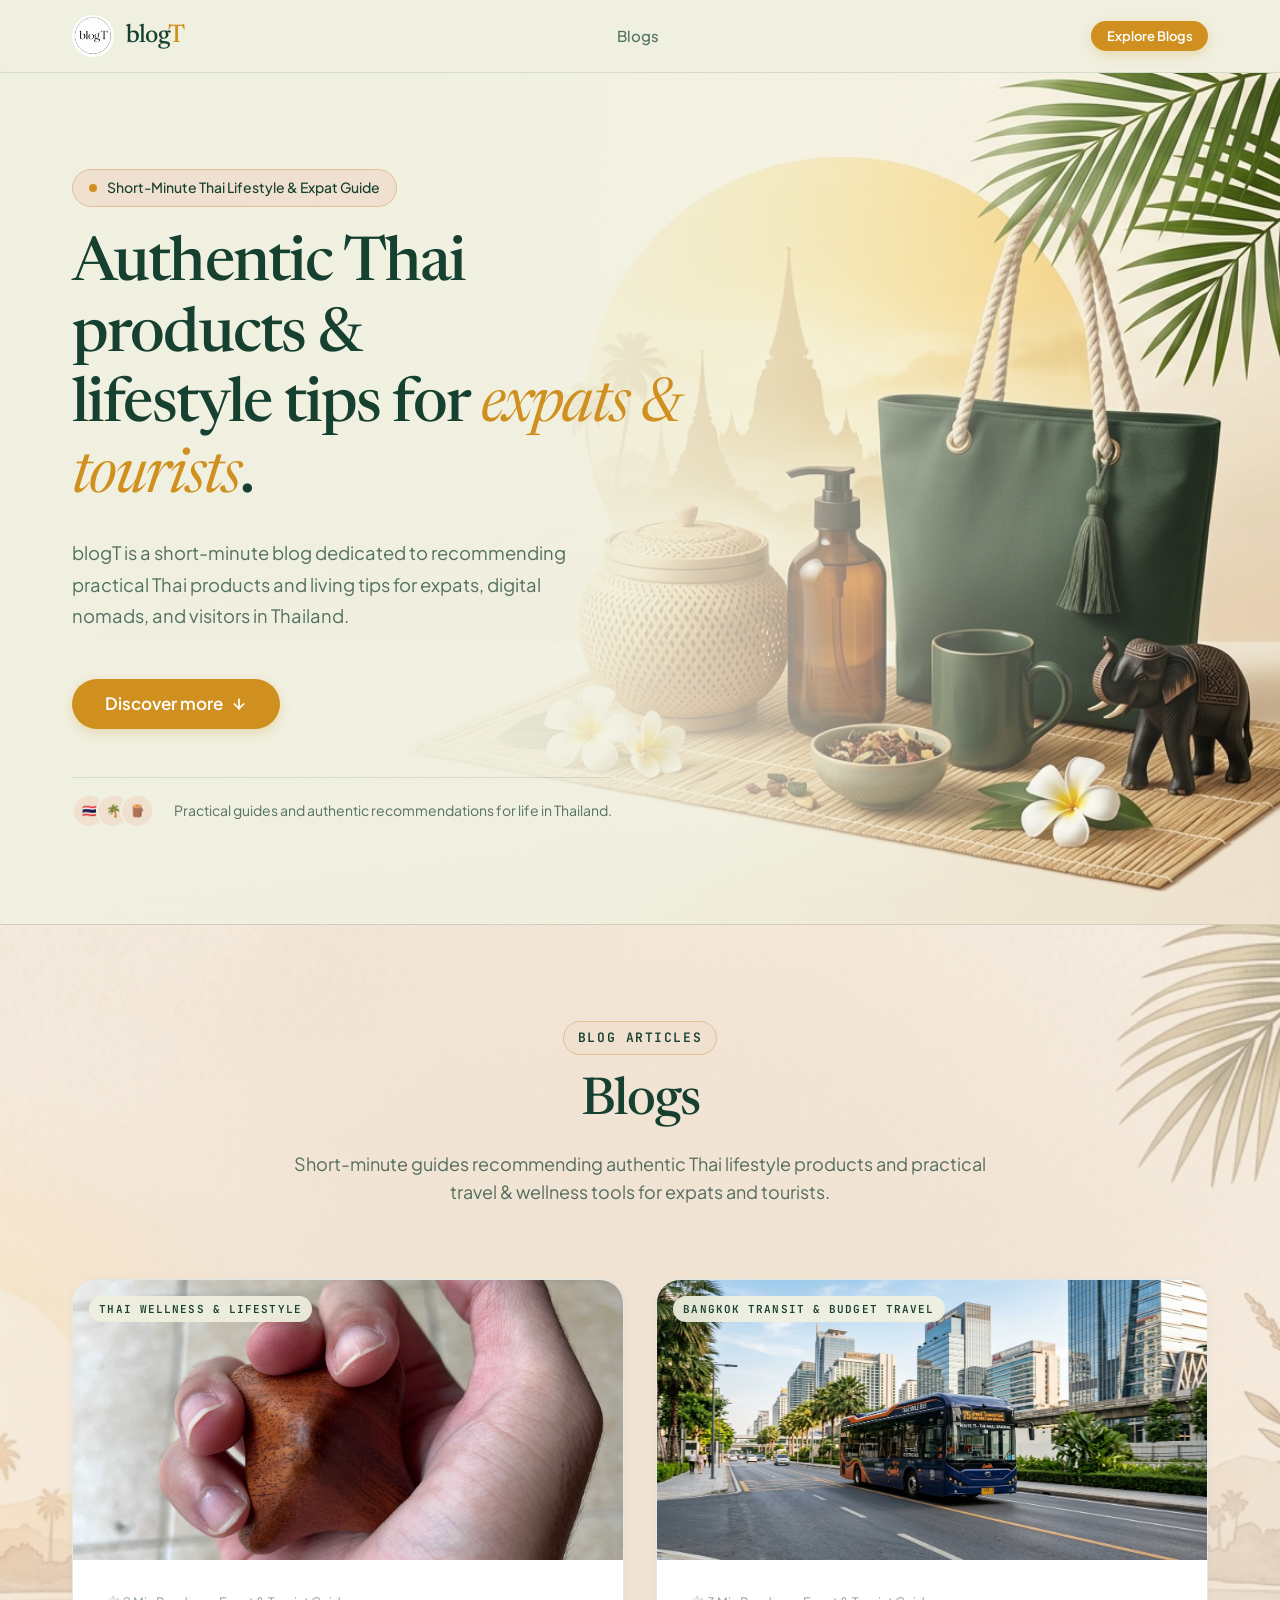
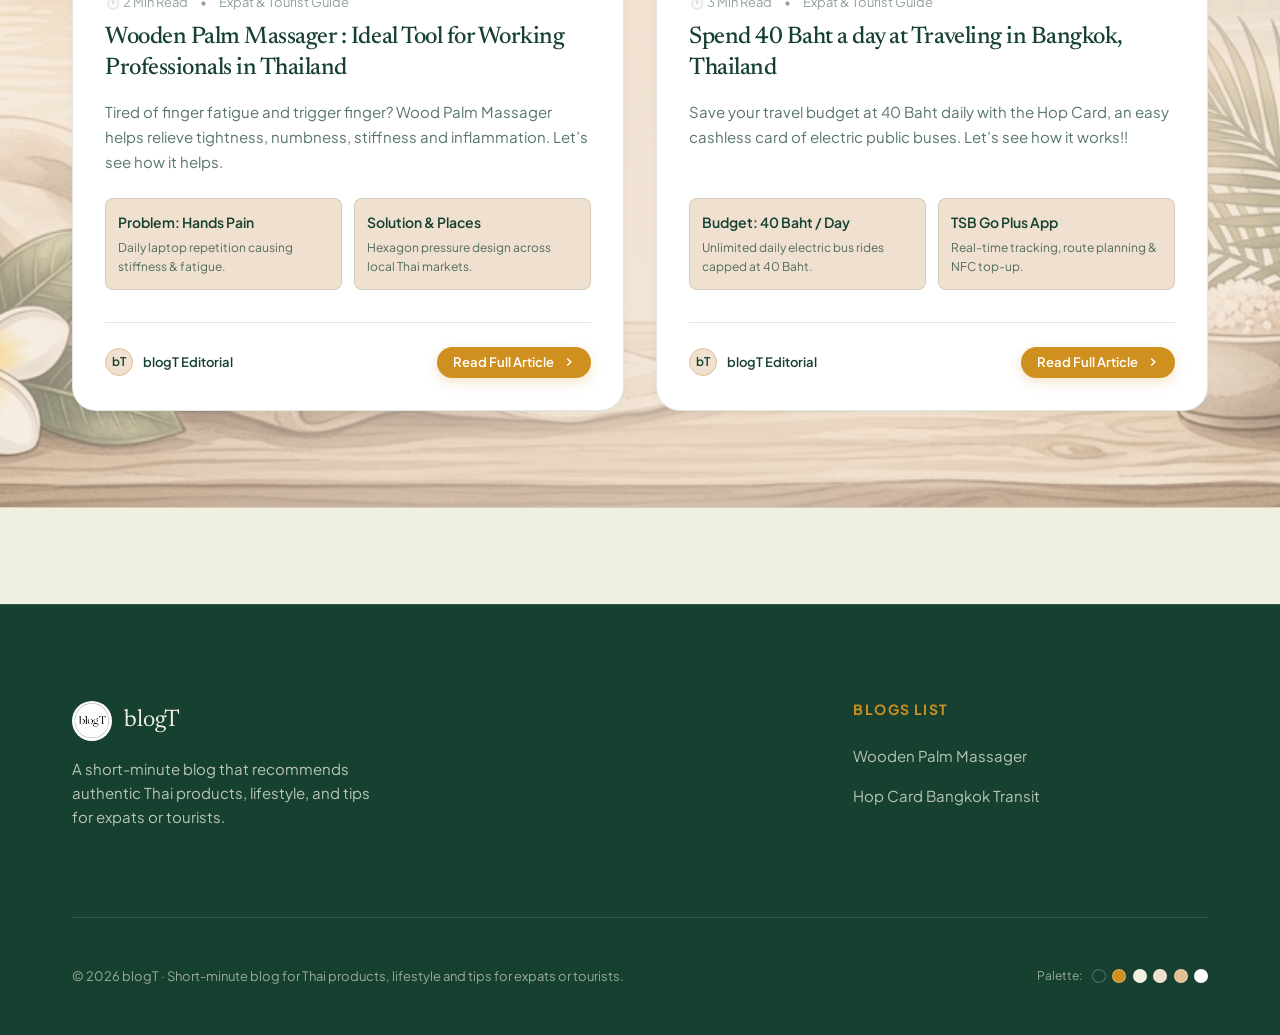
==== commit a6c69849: "Add files via upload" ====
--- a/index.html
+++ b/index.html
@@ -119,8 +119,6 @@
                 <div class="story-meta-top">
                   <span>⏱️ 2 Min Read</span>
                   <span>•</span>
-                  <span>Draft 2</span>
-                  <span>•</span>
                   <span>Expat &amp; Tourist Guide</span>
                 </div>
                 <h3 class="story-title" style="font-size: 1.5rem; margin-bottom: var(--space-md);">
@@ -155,7 +153,7 @@
             </article>
           </a>
 
-          <!-- Blog Post 2: Hop Card Bangkok (Draft 1) -->
+          <!-- Blog Post 2: Hop Card Bangkok -->
           <a href="hop-card-bangkok.html">
             <article class="story-card" style="cursor: pointer;">
               <div class="story-image-wrap" style="aspect-ratio: 16 / 9; max-height: 280px;">
@@ -165,8 +163,6 @@
               <div class="story-content" style="padding: var(--space-xl);">
                 <div class="story-meta-top">
                   <span>⏱️ 3 Min Read</span>
-                  <span>•</span>
-                  <span>Draft 1</span>
                   <span>•</span>
                   <span>Expat &amp; Tourist Guide</span>
                 </div>
@@ -224,8 +220,8 @@
         <div>
           <h4 class="footer-col-title">Blogs List</h4>
           <ul class="footer-links-list">
-            <li><a href="wooden-palm-massager.html" class="footer-link">Wooden Palm Massager (Draft 2)</a></li>
-            <li><a href="hop-card-bangkok.html" class="footer-link">Hop Card Bangkok Transit (Draft 1)</a></li>
+            <li><a href="wooden-palm-massager.html" class="footer-link">Wooden Palm Massager</a></li>
+            <li><a href="hop-card-bangkok.html" class="footer-link">Hop Card Bangkok Transit</a></li>
           </ul>
         </div>
       </div>
